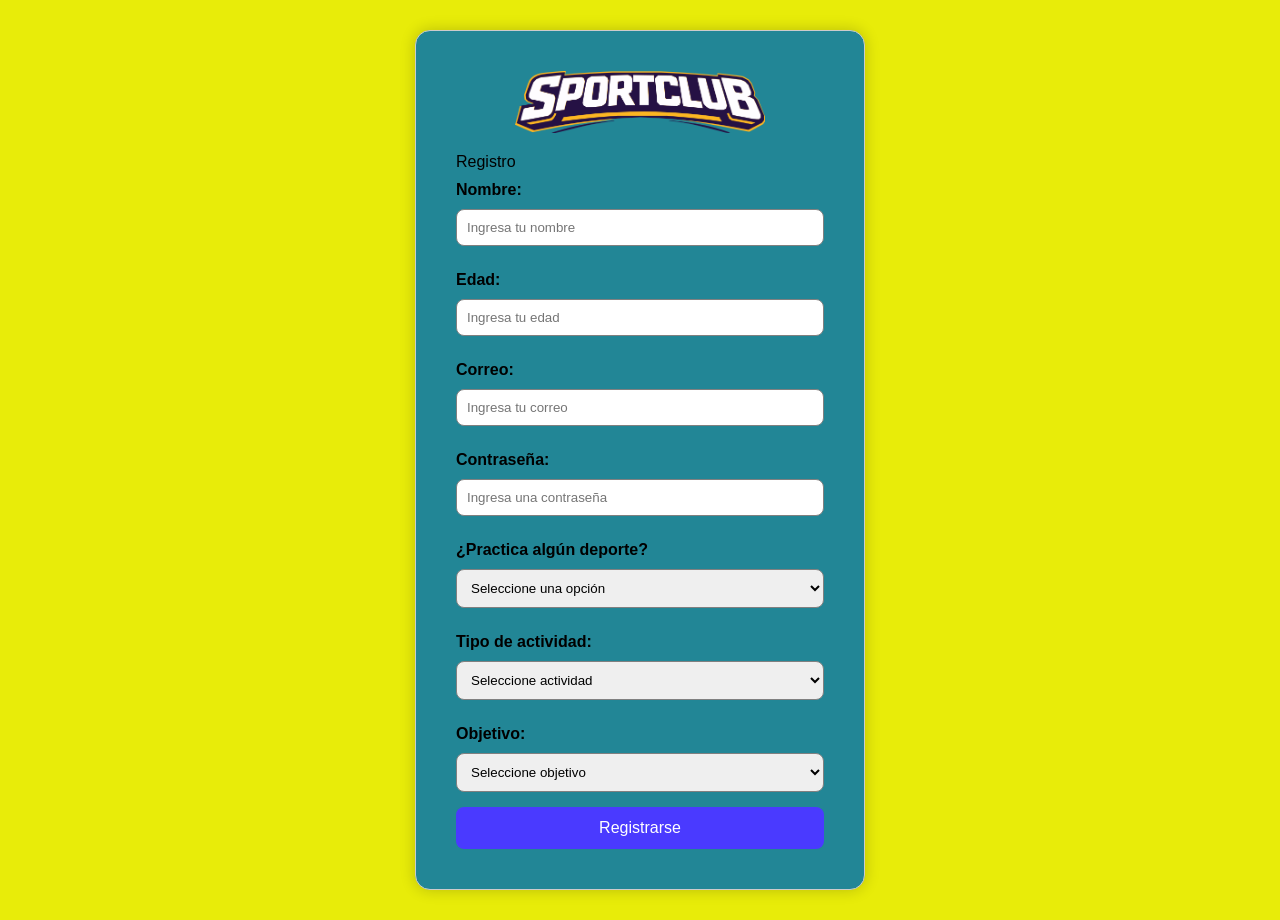
==== index.html @ 826eb39d "tarea front end" ====
<!DOCTYPE html>
<html lang="es">
<head>
<meta charset="UTF-8">
<meta name="viewport" content="width=device-width, initial-scale=1.0">
<title>Registro SportClub</title>
<link rel="stylesheet" href="style.css">
</head>

<body>

<div class="card">

<div class="logo">

<img src="logo_empresa_letra_v1.png" alt="SportClub">

</div>

<h2></h2>Registro</h2>

<form>

<label>Nombre:</label>
<input type="text" placeholder="Ingresa tu nombre">

<label>Edad:</label>
<input type="number" placeholder="Ingresa tu edad">

<label>Correo:</label>
<input type="email" placeholder="Ingresa tu correo">

<label>Contraseña:</label>
<input type="password" placeholder="Ingresa una contraseña">

<label>¿Practica algún deporte?</label>

<select>

<option>Seleccione una opción</option>
<option>Sí</option>
<option>No</option>

</select>

<label>Tipo de actividad:</label>

<select>

<option>Seleccione actividad</option>
<option>Fútbol</option>
<option>Gimnasio</option>
<option>Running</option>
<option>Natación</option>
<option>Otro</option>

</select>

<label>Objetivo:</label>

<select>

<option>Seleccione objetivo</option>
<option>Bajar de peso</option>
<option>Mantenerse activo</option>
<option>Ganar masa muscular</option>
<option>Mejorar condición física</option>

</select>

<button type="submit">

Registrarse

</button>

</form>

</div>

</body>
</html>
---- style.css ----
*{
margin:0;
padding:0;
box-sizing:border-box;
font-family:Arial,sans-serif;
}

body{
background:#e8ec09;
min-height:100vh;
display:flex;
justify-content:center;
align-items:center;
padding:30px;
}

.card{
width:450px;
background:rgb(34, 134, 150);
padding:40px;
border-radius:15px;
border:1px solid #ccc;
box-shadow:0px 0px 15px rgba(0,0,0,0.2);
}

.logo{
display:flex;
justify-content:center;
margin-bottom:20px;
}

.logo img{
width:250px;
}

h2{
text-align:center;
margin-bottom:20px;
}

label{
display:block;
margin-top:10px;
margin-bottom:10px;
font-weight:bold;
}

input{
width:100%;
padding:10px;
margin-bottom:15px;
border-radius:8px;
border:1px solid gray;
outline:none;
}

select{
width:100%;
padding:10px;
margin-bottom:15px;
border-radius:8px;
border:1px solid gray;
outline:none;
}

button{
width:100%;
padding:12px;
background:#4A3AFF;
color:white;
border:none;
border-radius:8px;
cursor:pointer;
font-size:16px;
}

button:hover{
background:#2d1bcf;
}
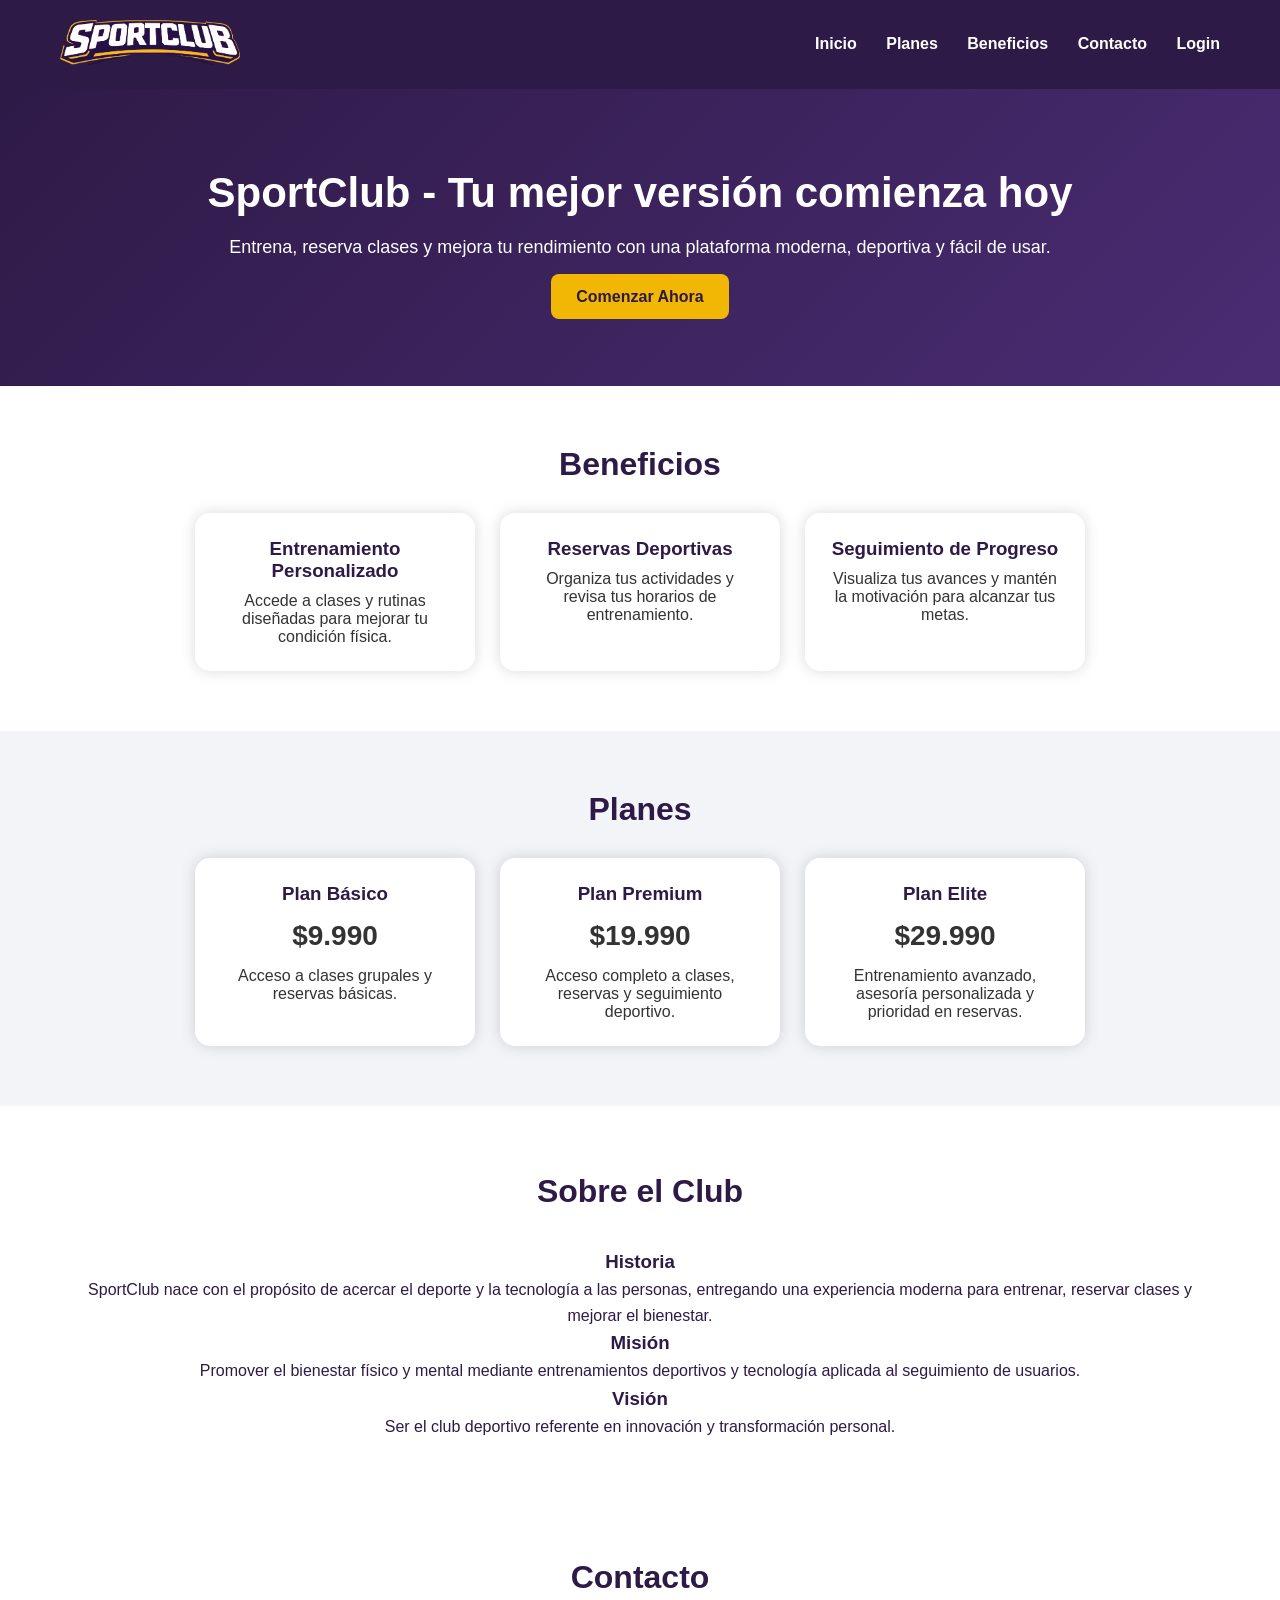
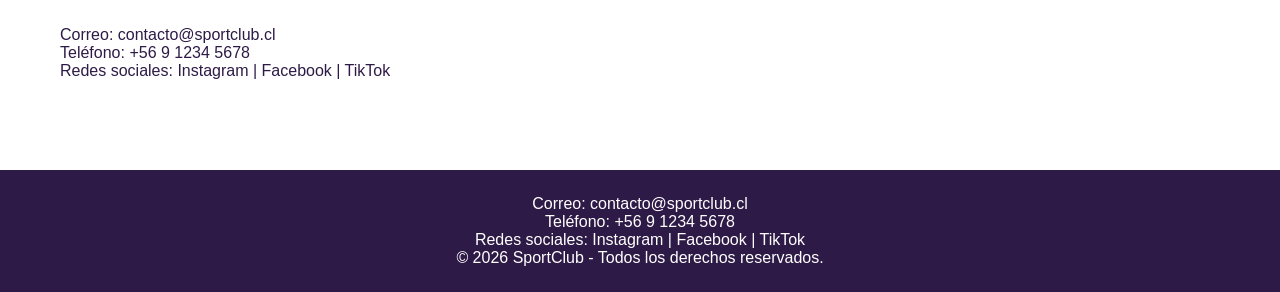
==== commit 42a60ba3: "Entrega final SportClub" ====
--- a/index.html
+++ b/index.html
@@ -1,82 +1,145 @@
 <!DOCTYPE html>
 <html lang="es">
+
 <head>
 <meta charset="UTF-8">
 <meta name="viewport" content="width=device-width, initial-scale=1.0">
-<title>Registro SportClub</title>
-<link rel="stylesheet" href="style.css">
+<title>SportClub</title>
+<link rel="stylesheet" href="css/style_index.css">
 </head>
 
 <body>
 
-<div class="card">
+<header>
 
 <div class="logo">
+<img src="assets/logo_empresa_letra_v1.png" alt="SportClub">
+</div>
 
-<img src="logo_empresa_letra_v1.png" alt="SportClub">
+<nav>
+<a href="#inicio">Inicio</a>
+<a href="#planes">Planes</a>
+<a href="#beneficios">Beneficios</a>
+<a href="#contacto">Contacto</a>
+<a href="login.html">Login</a>
+</nav>
+
+</header>
+
+<main>
+
+<section class="hero" id="inicio">
+
+<h1>SportClub - Tu mejor versión comienza hoy</h1>
+
+<p>
+Entrena, reserva clases y mejora tu rendimiento con una plataforma moderna,
+deportiva y fácil de usar.
+</p>
+
+<a href="registro.html" class="boton">
+Comenzar Ahora
+</a>
+
+</section>
+
+<section id="beneficios">
+
+<h2>Beneficios</h2>
+
+<div class="contenedor-cards">
+
+<div class="card">
+<h3>Entrenamiento Personalizado</h3>
+<p>Accede a clases y rutinas diseñadas para mejorar tu condición física.</p>
+</div>
+
+<div class="card">
+<h3>Reservas Deportivas</h3>
+<p>Organiza tus actividades y revisa tus horarios de entrenamiento.</p>
+</div>
+
+<div class="card">
+<h3>Seguimiento de Progreso</h3>
+<p>Visualiza tus avances y mantén la motivación para alcanzar tus metas.</p>
+</div>
 
 </div>
 
-<h2></h2>Registro</h2>
+</section>
 
-<form>
+<section class="planes" id="planes">
 
-<label>Nombre:</label>
-<input type="text" placeholder="Ingresa tu nombre">
+<h2>Planes</h2>
 
-<label>Edad:</label>
-<input type="number" placeholder="Ingresa tu edad">
+<div class="contenedor-cards">
 
-<label>Correo:</label>
-<input type="email" placeholder="Ingresa tu correo">
+<div class="card">
+<h3>Plan Básico</h3>
+<p class="precio">$9.990</p>
+<p>Acceso a clases grupales y reservas básicas.</p>
+</div>
 
-<label>Contraseña:</label>
-<input type="password" placeholder="Ingresa una contraseña">
+<div class="card">
+<h3>Plan Premium</h3>
+<p class="precio">$19.990</p>
+<p>Acceso completo a clases, reservas y seguimiento deportivo.</p>
+</div>
 
-<label>¿Practica algún deporte?</label>
-
-<select>
-
-<option>Seleccione una opción</option>
-<option>Sí</option>
-<option>No</option>
-
-</select>
-
-<label>Tipo de actividad:</label>
-
-<select>
-
-<option>Seleccione actividad</option>
-<option>Fútbol</option>
-<option>Gimnasio</option>
-<option>Running</option>
-<option>Natación</option>
-<option>Otro</option>
-
-</select>
-
-<label>Objetivo:</label>
-
-<select>
-
-<option>Seleccione objetivo</option>
-<option>Bajar de peso</option>
-<option>Mantenerse activo</option>
-<option>Ganar masa muscular</option>
-<option>Mejorar condición física</option>
-
-</select>
-
-<button type="submit">
-
-Registrarse
-
-</button>
-
-</form>
+<div class="card">
+<h3>Plan Elite</h3>
+<p class="precio">$29.990</p>
+<p>Entrenamiento avanzado, asesoría personalizada y prioridad en reservas.</p>
+</div>
 
 </div>
 
+</section>
+
+<section class="sobre">
+
+<h2>Sobre el Club</h2>
+
+<h3>Historia</h3>
+<p>
+SportClub nace con el propósito de acercar el deporte y la tecnología a las personas,
+entregando una experiencia moderna para entrenar, reservar clases y mejorar el bienestar.
+</p>
+
+<h3>Misión</h3>
+<p>
+Promover el bienestar físico y mental mediante entrenamientos deportivos y tecnología
+aplicada al seguimiento de usuarios.
+</p>
+
+<h3>Visión</h3>
+<p>
+Ser el club deportivo referente en innovación y transformación personal.
+</p>
+
+</section>
+
+<section class="contacto" id="contacto">
+
+<h2>Contacto</h2>
+
+<p>Correo: contacto@sportclub.cl</p>
+<p>Teléfono: +56 9 1234 5678</p>
+<p>Redes sociales: Instagram | Facebook | TikTok</p>
+
+</section>
+
+</main>
+
+<footer>
+
+<p>Correo: contacto@sportclub.cl</p>
+<p>Teléfono: +56 9 1234 5678</p>
+<p>Redes sociales: Instagram | Facebook | TikTok</p>
+<p>© 2026 SportClub - Todos los derechos reservados.</p>
+
+</footer>
+
 </body>
+
 </html>
--- a/css/style_index.css
+++ b/css/style_index.css
@@ -0,0 +1,116 @@
+*{
+margin:0;
+padding:0;
+box-sizing:border-box;
+font-family:Arial,sans-serif;
+}
+
+body{
+background:#ffffff;
+color:#2E1A47;
+}
+
+header{
+background:#2E1A47;
+color:white;
+padding:20px 60px;
+display:flex;
+justify-content:space-between;
+align-items:center;
+}
+
+.logo img{
+width:180px;
+}
+
+nav a{
+color:white;
+text-decoration:none;
+margin-left:25px;
+font-weight:bold;
+}
+
+.hero{
+background:linear-gradient(135deg,#2E1A47,#4A2C73);
+color:white;
+padding:80px 60px;
+text-align:center;
+}
+
+.hero h1{
+font-size:42px;
+margin-bottom:20px;
+}
+
+.hero p{
+font-size:18px;
+margin-bottom:30px;
+}
+
+.boton{
+background:#F2B705;
+color:#2E1A47;
+padding:14px 25px;
+border-radius:8px;
+text-decoration:none;
+font-weight:bold;
+}
+
+section{
+padding:60px;
+}
+
+section h2{
+text-align:center;
+margin-bottom:30px;
+font-size:32px;
+}
+
+.contenedor-cards{
+display:flex;
+gap:25px;
+justify-content:center;
+flex-wrap:wrap;
+}
+
+.card{
+background:white;
+width:280px;
+padding:25px;
+border-radius:15px;
+box-shadow:0px 0px 15px rgba(0,0,0,0.15);
+text-align:center;
+}
+
+.card h3{
+color:#2E1A47;
+margin-bottom:10px;
+}
+
+.card p{
+color:#333;
+}
+
+.planes{
+background:#f2f4f7;
+}
+
+.precio{
+font-size:28px;
+font-weight:bold;
+color:#F2B705;
+margin:15px 0;
+}
+
+.sobre{
+text-align:center;
+line-height:1.6;
+}
+
+footer{
+background:#2E1A47;
+color:white;
+text-align:center;
+padding:25px;
+margin-top:30px;
+}
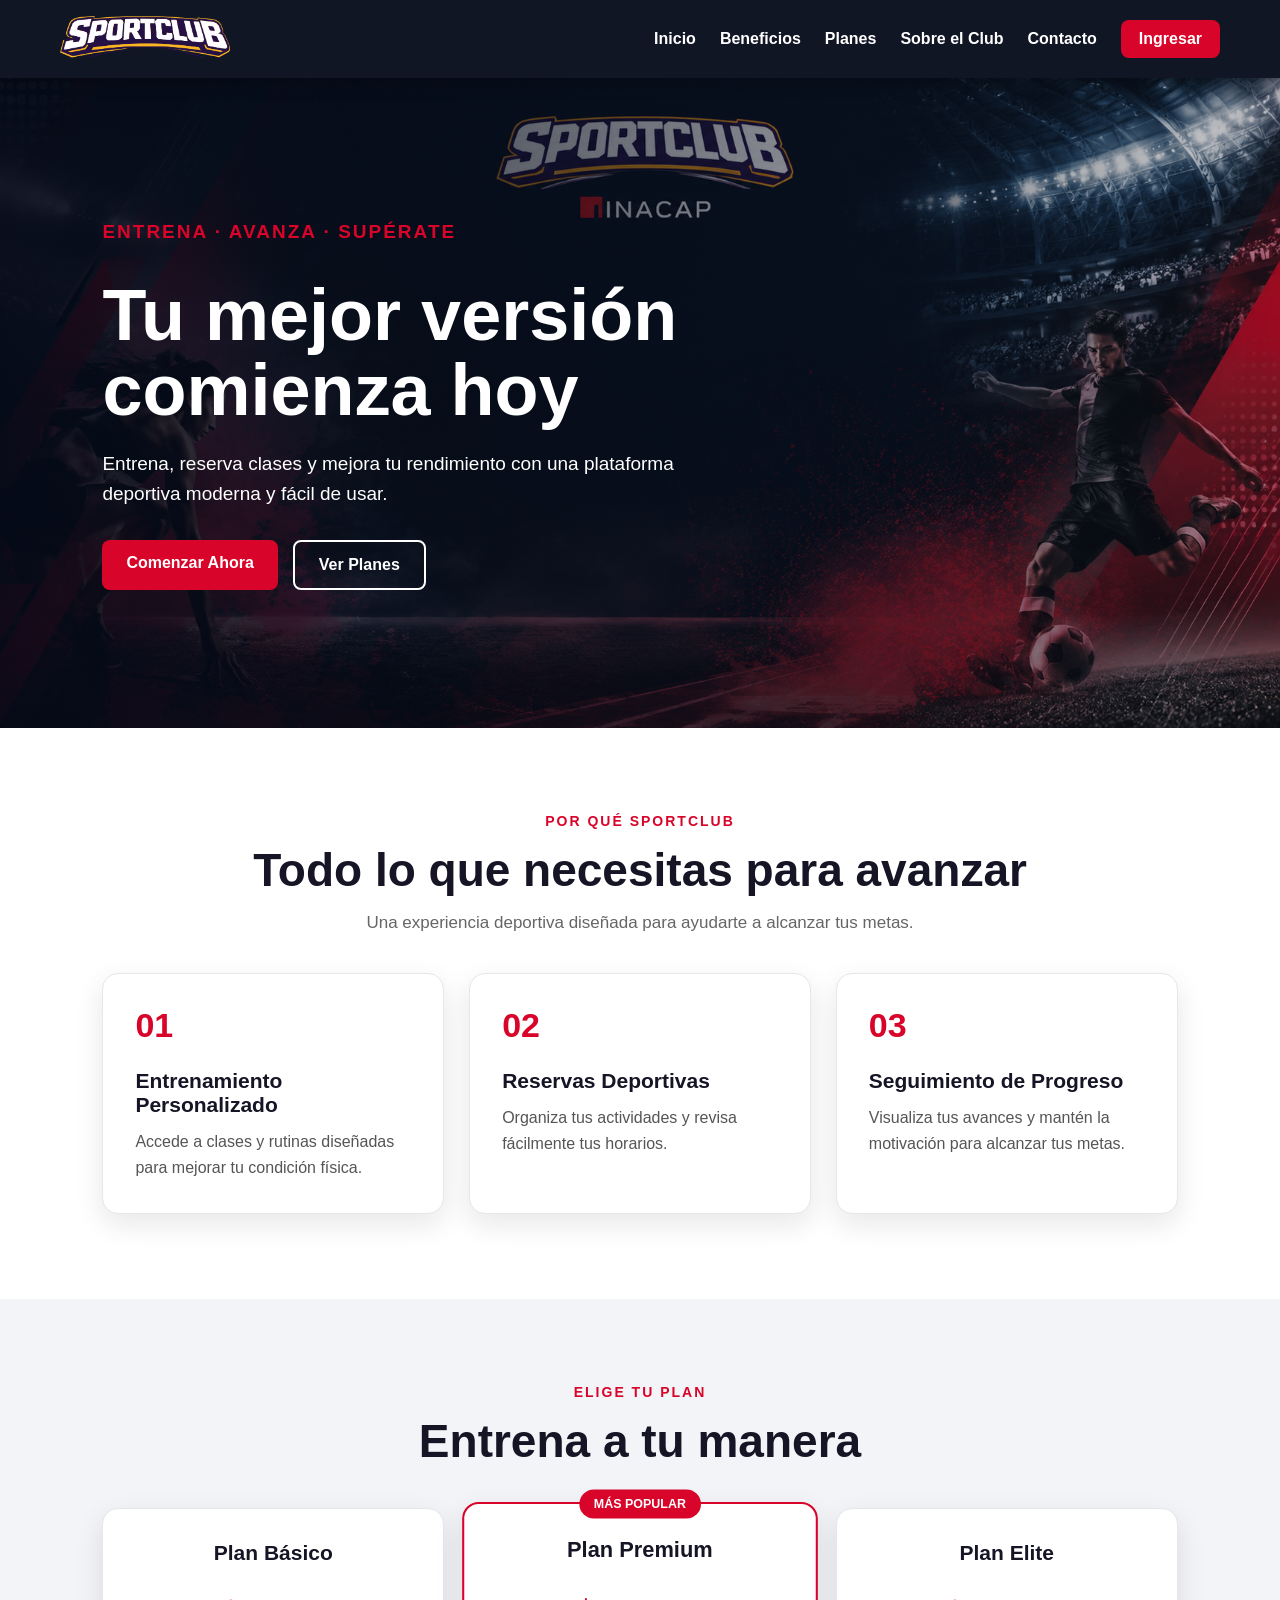
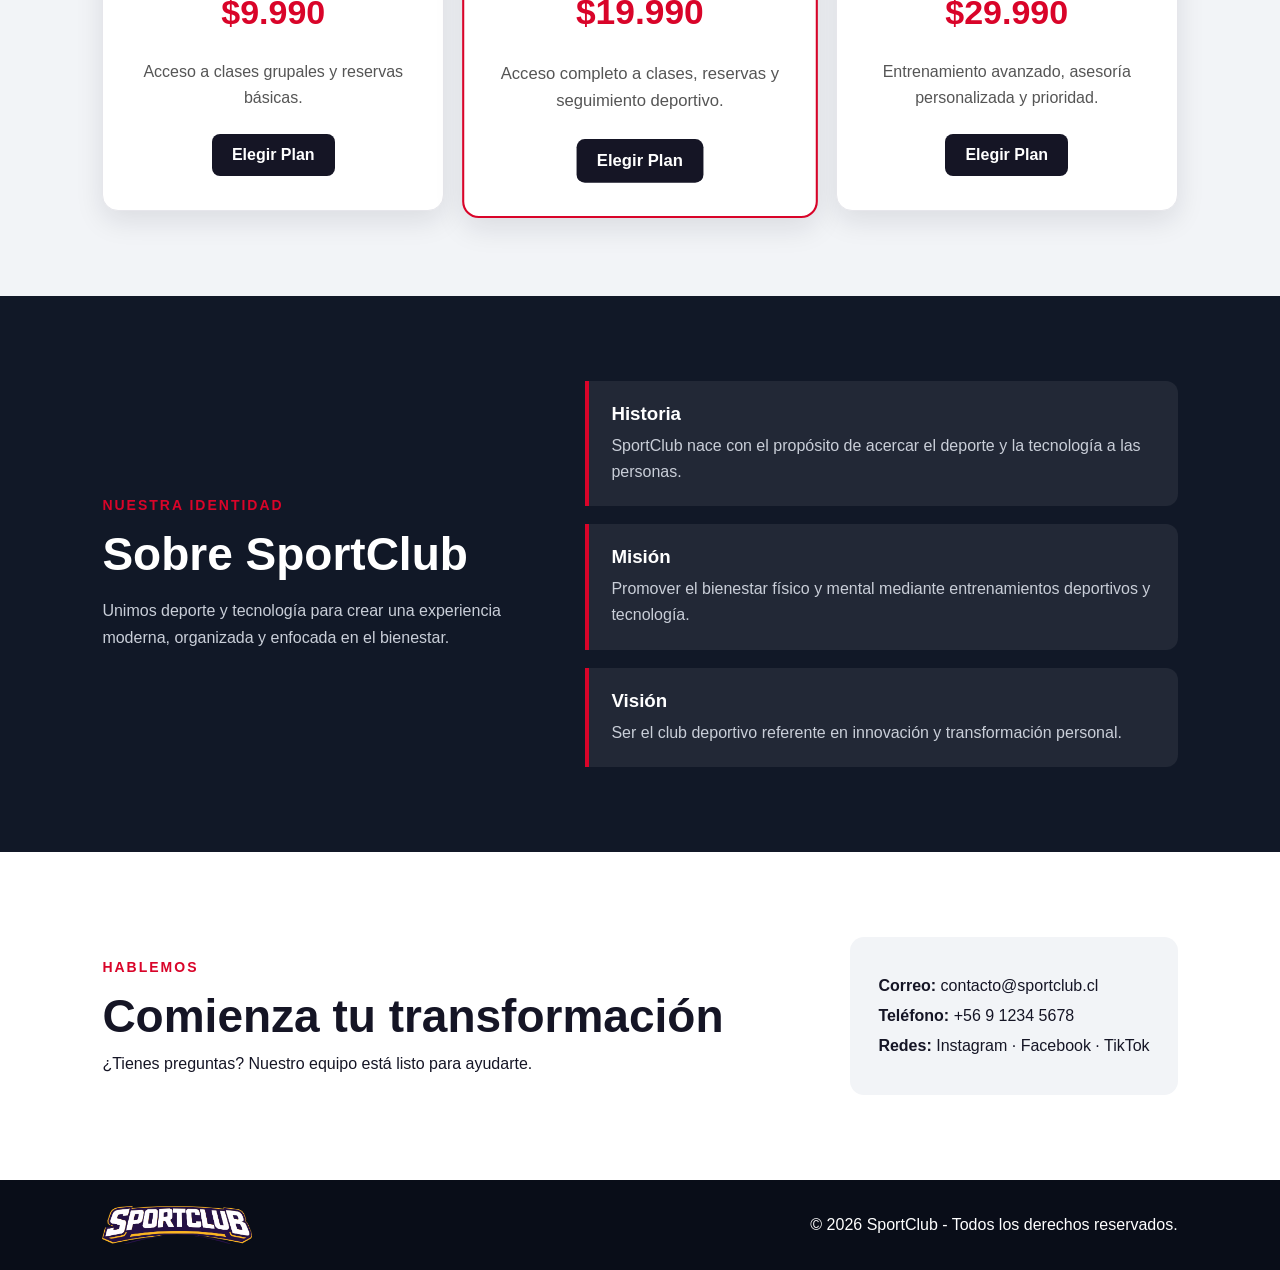
==== commit 9e942327: "style: mejorar landing y pagina de registro" ====
--- a/index.html
+++ b/index.html
@@ -2,143 +2,168 @@
 <html lang="es">
 
 <head>
-<meta charset="UTF-8">
-<meta name="viewport" content="width=device-width, initial-scale=1.0">
-<title>SportClub</title>
-<link rel="stylesheet" href="css/style_index.css">
+    <meta charset="UTF-8">
+    <meta name="viewport" content="width=device-width, initial-scale=1.0">
+    <title>SportClub</title>
+    <link rel="stylesheet" href="./css/style_index.css">
 </head>
 
 <body>
 
-<header>
+    <header>
+        <div class="logo">
+            <img src="./assets/logo_empresa_letra_v1.png" alt="SportClub">
+        </div>
 
-<div class="logo">
-<img src="assets/logo_empresa_letra_v1.png" alt="SportClub">
-</div>
+        <nav>
+            <a href="#inicio">Inicio</a>
+            <a href="#beneficios">Beneficios</a>
+            <a href="#planes">Planes</a>
+            <a href="#sobre">Sobre el Club</a>
+            <a href="#contacto">Contacto</a>
+            <a href="login.html" class="nav-login">Ingresar</a>
+        </nav>
+    </header>
 
-<nav>
-<a href="#inicio">Inicio</a>
-<a href="#planes">Planes</a>
-<a href="#beneficios">Beneficios</a>
-<a href="#contacto">Contacto</a>
-<a href="login.html">Login</a>
-</nav>
+    <main>
 
-</header>
+        <section class="hero" id="inicio">
+            <div class="hero-content">
+                <p class="hero-label">ENTRENA · AVANZA · SUPÉRATE</p>
 
-<main>
+                <h1>Tu mejor versión comienza hoy</h1>
 
-<section class="hero" id="inicio">
+                <p>
+                    Entrena, reserva clases y mejora tu rendimiento con una
+                    plataforma deportiva moderna y fácil de usar.
+                </p>
 
-<h1>SportClub - Tu mejor versión comienza hoy</h1>
+                <div class="hero-actions">
+                    <a href="registro.html" class="boton boton-principal">
+                        Comenzar Ahora
+                    </a>
 
-<p>
-Entrena, reserva clases y mejora tu rendimiento con una plataforma moderna,
-deportiva y fácil de usar.
-</p>
+                    <a href="#planes" class="boton boton-secundario">
+                        Ver Planes
+                    </a>
+                </div>
+            </div>
+        </section>
 
-<a href="registro.html" class="boton">
-Comenzar Ahora
-</a>
+        <section id="beneficios">
+            <p class="section-label">POR QUÉ SPORTCLUB</p>
+            <h2>Todo lo que necesitas para avanzar</h2>
+            <p class="section-description">
+                Una experiencia deportiva diseñada para ayudarte a alcanzar tus metas.
+            </p>
 
-</section>
+            <div class="contenedor-cards">
+                <article class="card">
+                    <span class="card-number">01</span>
+                    <h3>Entrenamiento Personalizado</h3>
+                    <p>Accede a clases y rutinas diseñadas para mejorar tu condición física.</p>
+                </article>
 
-<section id="beneficios">
+                <article class="card">
+                    <span class="card-number">02</span>
+                    <h3>Reservas Deportivas</h3>
+                    <p>Organiza tus actividades y revisa fácilmente tus horarios.</p>
+                </article>
 
-<h2>Beneficios</h2>
+                <article class="card">
+                    <span class="card-number">03</span>
+                    <h3>Seguimiento de Progreso</h3>
+                    <p>Visualiza tus avances y mantén la motivación para alcanzar tus metas.</p>
+                </article>
+            </div>
+        </section>
 
-<div class="contenedor-cards">
+        <section class="planes" id="planes">
+            <p class="section-label">ELIGE TU PLAN</p>
+            <h2>Entrena a tu manera</h2>
 
-<div class="card">
-<h3>Entrenamiento Personalizado</h3>
-<p>Accede a clases y rutinas diseñadas para mejorar tu condición física.</p>
-</div>
+            <div class="contenedor-cards">
+                <article class="card plan-card">
+                    <h3>Plan Básico</h3>
+                    <p class="precio">$9.990</p>
+                    <p>Acceso a clases grupales y reservas básicas.</p>
+                    <a href="registro.html" class="plan-button">Elegir Plan</a>
+                </article>
 
-<div class="card">
-<h3>Reservas Deportivas</h3>
-<p>Organiza tus actividades y revisa tus horarios de entrenamiento.</p>
-</div>
+                <article class="card plan-card destacado">
+                    <span class="popular">MÁS POPULAR</span>
+                    <h3>Plan Premium</h3>
+                    <p class="precio">$19.990</p>
+                    <p>Acceso completo a clases, reservas y seguimiento deportivo.</p>
+                    <a href="registro.html" class="plan-button">Elegir Plan</a>
+                </article>
 
-<div class="card">
-<h3>Seguimiento de Progreso</h3>
-<p>Visualiza tus avances y mantén la motivación para alcanzar tus metas.</p>
-</div>
+                <article class="card plan-card">
+                    <h3>Plan Elite</h3>
+                    <p class="precio">$29.990</p>
+                    <p>Entrenamiento avanzado, asesoría personalizada y prioridad.</p>
+                    <a href="registro.html" class="plan-button">Elegir Plan</a>
+                </article>
+            </div>
+        </section>
 
-</div>
+        <section class="sobre" id="sobre">
+            <div class="sobre-intro">
+                <p class="section-label">NUESTRA IDENTIDAD</p>
+                <h2>Sobre SportClub</h2>
+                <p>
+                    Unimos deporte y tecnología para crear una experiencia moderna,
+                    organizada y enfocada en el bienestar.
+                </p>
+            </div>
 
-</section>
+            <div class="sobre-grid">
+                <article>
+                    <h3>Historia</h3>
+                    <p>
+                        SportClub nace con el propósito de acercar el deporte y la
+                        tecnología a las personas.
+                    </p>
+                </article>
 
-<section class="planes" id="planes">
+                <article>
+                    <h3>Misión</h3>
+                    <p>
+                        Promover el bienestar físico y mental mediante entrenamientos
+                        deportivos y tecnología.
+                    </p>
+                </article>
 
-<h2>Planes</h2>
+                <article>
+                    <h3>Visión</h3>
+                    <p>
+                        Ser el club deportivo referente en innovación y transformación
+                        personal.
+                    </p>
+                </article>
+            </div>
+        </section>
 
-<div class="contenedor-cards">
+        <section class="contacto" id="contacto">
+            <div>
+                <p class="section-label">HABLEMOS</p>
+                <h2>Comienza tu transformación</h2>
+                <p>¿Tienes preguntas? Nuestro equipo está listo para ayudarte.</p>
+            </div>
 
-<div class="card">
-<h3>Plan Básico</h3>
-<p class="precio">$9.990</p>
-<p>Acceso a clases grupales y reservas básicas.</p>
-</div>
+            <div class="contact-details">
+                <p><strong>Correo:</strong> contacto@sportclub.cl</p>
+                <p><strong>Teléfono:</strong> +56 9 1234 5678</p>
+                <p><strong>Redes:</strong> Instagram · Facebook · TikTok</p>
+            </div>
+        </section>
 
-<div class="card">
-<h3>Plan Premium</h3>
-<p class="precio">$19.990</p>
-<p>Acceso completo a clases, reservas y seguimiento deportivo.</p>
-</div>
+    </main>
 
-<div class="card">
-<h3>Plan Elite</h3>
-<p class="precio">$29.990</p>
-<p>Entrenamiento avanzado, asesoría personalizada y prioridad en reservas.</p>
-</div>
-
-</div>
-
-</section>
-
-<section class="sobre">
-
-<h2>Sobre el Club</h2>
-
-<h3>Historia</h3>
-<p>
-SportClub nace con el propósito de acercar el deporte y la tecnología a las personas,
-entregando una experiencia moderna para entrenar, reservar clases y mejorar el bienestar.
-</p>
-
-<h3>Misión</h3>
-<p>
-Promover el bienestar físico y mental mediante entrenamientos deportivos y tecnología
-aplicada al seguimiento de usuarios.
-</p>
-
-<h3>Visión</h3>
-<p>
-Ser el club deportivo referente en innovación y transformación personal.
-</p>
-
-</section>
-
-<section class="contacto" id="contacto">
-
-<h2>Contacto</h2>
-
-<p>Correo: contacto@sportclub.cl</p>
-<p>Teléfono: +56 9 1234 5678</p>
-<p>Redes sociales: Instagram | Facebook | TikTok</p>
-
-</section>
-
-</main>
-
-<footer>
-
-<p>Correo: contacto@sportclub.cl</p>
-<p>Teléfono: +56 9 1234 5678</p>
-<p>Redes sociales: Instagram | Facebook | TikTok</p>
-<p>© 2026 SportClub - Todos los derechos reservados.</p>
-
-</footer>
+    <footer>
+        <img src="./assets/logo_empresa_letra_v1.png" alt="SportClub">
+        <p>© 2026 SportClub - Todos los derechos reservados.</p>
+    </footer>
 
 </body>
 
--- a/css/style_index.css
+++ b/css/style_index.css
@@ -1,116 +1,340 @@
-*{
-margin:0;
-padding:0;
-box-sizing:border-box;
-font-family:Arial,sans-serif;
-}
-
-body{
-background:#ffffff;
-color:#2E1A47;
-}
-
-header{
-background:#2E1A47;
-color:white;
-padding:20px 60px;
-display:flex;
-justify-content:space-between;
-align-items:center;
-}
-
-.logo img{
-width:180px;
-}
-
-nav a{
-color:white;
-text-decoration:none;
-margin-left:25px;
-font-weight:bold;
-}
-
-.hero{
-background:linear-gradient(135deg,#2E1A47,#4A2C73);
-color:white;
-padding:80px 60px;
-text-align:center;
-}
-
-.hero h1{
-font-size:42px;
-margin-bottom:20px;
-}
-
-.hero p{
-font-size:18px;
-margin-bottom:30px;
-}
-
-.boton{
-background:#F2B705;
-color:#2E1A47;
-padding:14px 25px;
-border-radius:8px;
-text-decoration:none;
-font-weight:bold;
-}
-
-section{
-padding:60px;
-}
-
-section h2{
-text-align:center;
-margin-bottom:30px;
-font-size:32px;
-}
-
-.contenedor-cards{
-display:flex;
-gap:25px;
-justify-content:center;
-flex-wrap:wrap;
-}
-
-.card{
-background:white;
-width:280px;
-padding:25px;
-border-radius:15px;
-box-shadow:0px 0px 15px rgba(0,0,0,0.15);
-text-align:center;
-}
-
-.card h3{
-color:#2E1A47;
-margin-bottom:10px;
-}
-
-.card p{
-color:#333;
-}
-
-.planes{
-background:#f2f4f7;
-}
-
-.precio{
-font-size:28px;
-font-weight:bold;
-color:#F2B705;
-margin:15px 0;
-}
-
-.sobre{
-text-align:center;
-line-height:1.6;
-}
-
-footer{
-background:#2E1A47;
-color:white;
-text-align:center;
-padding:25px;
-margin-top:30px;
+* {
+    margin: 0;
+    padding: 0;
+    box-sizing: border-box;
+    font-family: Arial, sans-serif;
+}
+
+html {
+    scroll-behavior: smooth;
+}
+
+body {
+    background: #ffffff;
+    color: #151525;
+}
+
+header {
+    position: sticky;
+    top: 0;
+    z-index: 10;
+    display: flex;
+    justify-content: space-between;
+    align-items: center;
+    padding: 16px 60px;
+    background: rgba(10, 15, 30, 0.97);
+    box-shadow: 0 4px 16px rgba(0, 0, 0, 0.25);
+}
+
+.logo img {
+    width: 170px;
+}
+
+nav {
+    display: flex;
+    align-items: center;
+    gap: 24px;
+}
+
+nav a {
+    color: white;
+    font-weight: bold;
+    text-decoration: none;
+}
+
+nav a:hover {
+    color: #f2b705;
+}
+
+.nav-login {
+    padding: 10px 18px;
+    background: #d90429;
+    border-radius: 8px;
+}
+
+.hero {
+    min-height: 650px;
+    display: flex;
+    align-items: center;
+    padding: 80px 8%;
+    background:
+        linear-gradient(90deg, rgba(4, 10, 24, 0.93), rgba(4, 10, 24, 0.2)),
+        url("../assets/imagen_inacap.png") center / cover no-repeat;
+    color: white;
+}
+
+.hero-content {
+    max-width: 680px;
+}
+
+.hero-label,
+.section-label {
+    margin-bottom: 14px;
+    color: #d90429;
+    font-size: 14px;
+    font-weight: bold;
+    letter-spacing: 2px;
+}
+
+.hero h1 {
+    margin-bottom: 20px;
+    font-size: clamp(44px, 6vw, 72px);
+    line-height: 1.05;
+}
+
+.hero p {
+    max-width: 650px;
+    margin-bottom: 30px;
+    font-size: 19px;
+    line-height: 1.6;
+}
+
+.hero-actions {
+    display: flex;
+    gap: 15px;
+    flex-wrap: wrap;
+}
+
+.boton {
+    padding: 14px 24px;
+    border-radius: 8px;
+    font-weight: bold;
+    text-decoration: none;
+}
+
+.boton-principal {
+    background: #d90429;
+    color: white;
+}
+
+.boton-secundario {
+    border: 2px solid white;
+    color: white;
+}
+
+.boton:hover,
+.plan-button:hover {
+    transform: translateY(-2px);
+}
+
+section {
+    padding: 85px 8%;
+}
+
+section h2 {
+    margin-bottom: 16px;
+    font-size: clamp(32px, 4vw, 46px);
+}
+
+#beneficios > h2,
+#beneficios > p,
+.planes > h2,
+.planes > p {
+    text-align: center;
+}
+
+.section-description {
+    margin: 0 auto 40px;
+    max-width: 650px;
+    color: #666;
+    font-size: 17px;
+}
+
+.contenedor-cards {
+    display: grid;
+    grid-template-columns: repeat(3, minmax(0, 1fr));
+    gap: 25px;
+    max-width: 1150px;
+    margin: 40px auto 0;
+}
+
+.card {
+    position: relative;
+    padding: 32px;
+    background: white;
+    border: 1px solid #e6e6eb;
+    border-radius: 16px;
+    box-shadow: 0 10px 28px rgba(15, 15, 35, 0.1);
+    transition: 0.25s ease;
+}
+
+.card:hover {
+    transform: translateY(-7px);
+    box-shadow: 0 16px 34px rgba(15, 15, 35, 0.16);
+}
+
+.card-number {
+    display: block;
+    margin-bottom: 24px;
+    color: #d90429;
+    font-size: 34px;
+    font-weight: bold;
+}
+
+.card h3 {
+    margin-bottom: 12px;
+    font-size: 21px;
+}
+
+.card p {
+    color: #555;
+    line-height: 1.6;
+}
+
+.planes {
+    background: #f2f4f7;
+}
+
+.plan-card {
+    text-align: center;
+}
+
+.precio {
+    margin: 20px 0;
+    color: #d90429 !important;
+    font-size: 34px;
+    font-weight: bold;
+}
+
+.plan-button {
+    display: inline-block;
+    margin-top: 24px;
+    padding: 12px 20px;
+    background: #151525;
+    color: white;
+    border-radius: 8px;
+    text-decoration: none;
+    font-weight: bold;
+}
+
+.destacado {
+    border: 2px solid #d90429;
+    transform: scale(1.04);
+}
+
+.destacado:hover {
+    transform: scale(1.04) translateY(-7px);
+}
+
+.popular {
+    position: absolute;
+    top: -14px;
+    left: 50%;
+    padding: 7px 14px;
+    transform: translateX(-50%);
+    background: #d90429;
+    color: white;
+    border-radius: 20px;
+    font-size: 12px;
+    font-weight: bold;
+}
+
+.sobre {
+    display: grid;
+    grid-template-columns: 1fr 1.4fr;
+    gap: 60px;
+    align-items: center;
+    background: #111827;
+    color: white;
+}
+
+.sobre-intro p:last-child {
+    color: #c9ced8;
+    line-height: 1.7;
+}
+
+.sobre-grid {
+    display: grid;
+    gap: 18px;
+}
+
+.sobre-grid article {
+    padding: 22px;
+    border-left: 4px solid #d90429;
+    background: rgba(255, 255, 255, 0.07);
+    border-radius: 0 12px 12px 0;
+}
+
+.sobre-grid h3 {
+    margin-bottom: 8px;
+}
+
+.sobre-grid p {
+    color: #c9ced8;
+    line-height: 1.6;
+}
+
+.contacto {
+    display: flex;
+    justify-content: space-between;
+    gap: 40px;
+    align-items: center;
+}
+
+.contacto h2 {
+    margin-bottom: 12px;
+}
+
+.contact-details {
+    min-width: 320px;
+    padding: 28px;
+    background: #f2f4f7;
+    border-radius: 14px;
+}
+
+.contact-details p {
+    margin: 12px 0;
+}
+
+footer {
+    display: flex;
+    justify-content: space-between;
+    align-items: center;
+    padding: 26px 8%;
+    background: #090d18;
+    color: white;
+}
+
+footer img {
+    width: 150px;
+}
+
+@media (max-width: 900px) {
+    header {
+        padding: 15px 20px;
+        flex-direction: column;
+        gap: 15px;
+    }
+
+    nav {
+        gap: 12px;
+        flex-wrap: wrap;
+        justify-content: center;
+    }
+
+    .hero {
+        min-height: 580px;
+        padding: 60px 25px;
+    }
+
+    .contenedor-cards,
+    .sobre {
+        grid-template-columns: 1fr;
+    }
+
+    .destacado,
+    .destacado:hover {
+        transform: none;
+    }
+
+    .contacto,
+    footer {
+        flex-direction: column;
+        align-items: flex-start;
+    }
+
+    .contact-details {
+        width: 100%;
+        min-width: 0;
+    }
 }
